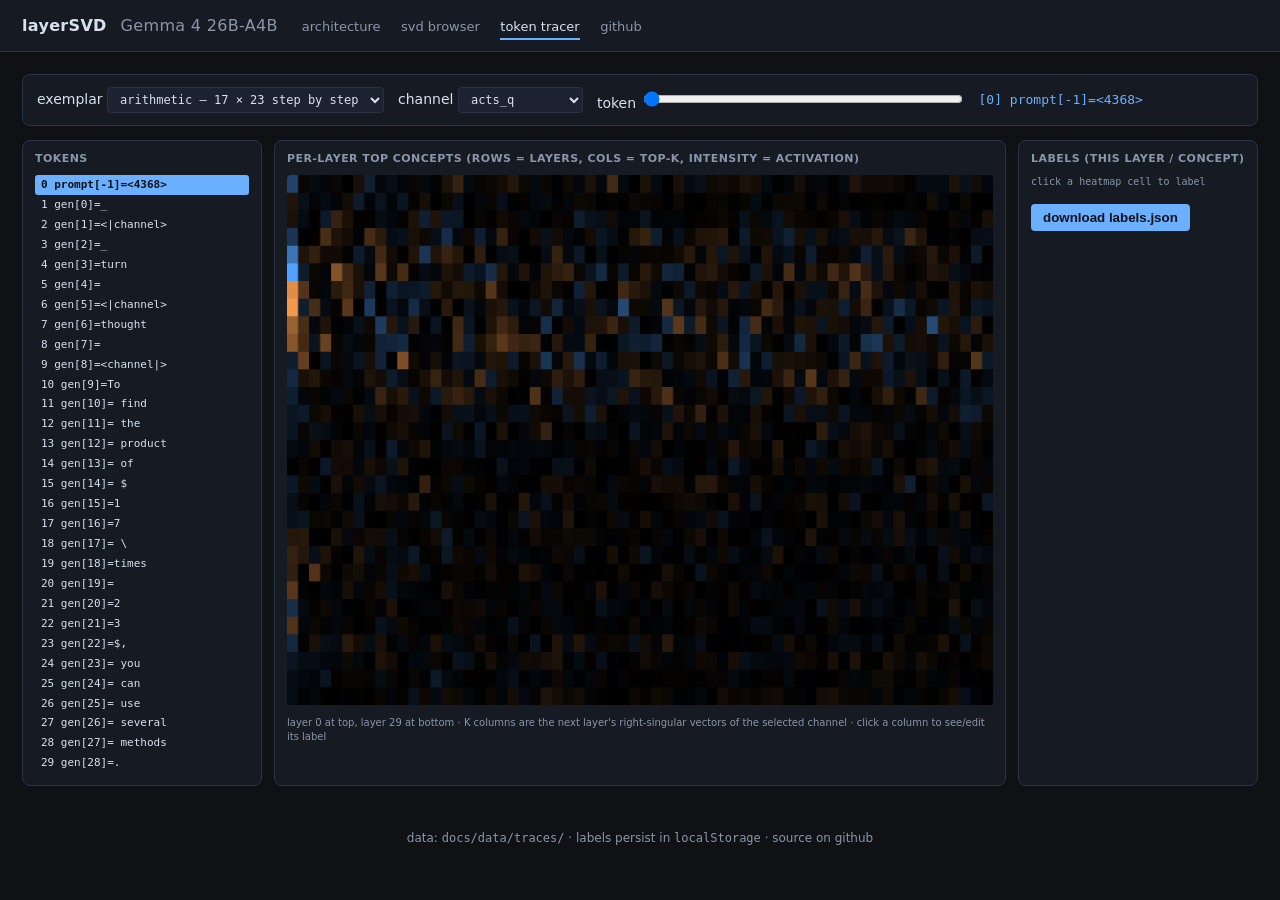
==== docs/trace.html @ 393f5fd6 "Initial layerSVD: Gemma 4 26B-A4B architecture map, SVD bases, and concept tracer Static GitHub Page" ====
<!doctype html>
<html lang="en">
<head>
<meta charset="utf-8">
<title>layerSVD — token tracer</title>
<meta name="viewport" content="width=device-width,initial-scale=1">
<link rel="stylesheet" href="css/style.css">
<style>
.trace-controls {
  display: flex;
  gap: 14px;
  align-items: center;
  flex-wrap: wrap;
  padding: 12px 14px;
  background: var(--panel);
  border: 1px solid var(--border);
  border-radius: 8px;
  margin-bottom: 14px;
}
.trace-controls select, .trace-controls input[type="range"] {
  background: var(--panel-2);
  color: var(--text);
  border: 1px solid var(--border);
  border-radius: 4px;
  padding: 4px 8px;
  font-family: var(--mono);
  font-size: 12px;
}
.trace-controls input[type="range"] { padding: 0; width: 320px; }
#current-token {
  font-family: var(--mono);
  font-size: 13px;
  color: var(--accent);
}
.trace-grid {
  display: grid;
  grid-template-columns: 240px 1fr 240px;
  gap: 12px;
}
.trace-card {
  background: var(--panel);
  border: 1px solid var(--border);
  border-radius: 8px;
  padding: 10px 12px;
}
.trace-card h2 {
  margin: 0 0 8px 0;
  font-size: 11px;
  font-weight: 600;
  color: var(--text-dim);
  text-transform: uppercase;
  letter-spacing: 0.04em;
}
#token-list {
  max-height: 600px; overflow-y: auto;
  font-family: var(--mono); font-size: 11px;
}
#token-list .tk {
  padding: 2px 6px; cursor: pointer; border-radius: 3px;
}
#token-list .tk:hover { background: var(--panel-2); }
#token-list .tk.active { background: var(--accent); color: #0c1118; font-weight: 600; }

#layer-stack {
  display: grid;
  grid-template-columns: 30px repeat(30, minmax(20px, 1fr));
  gap: 2px;
  font-family: var(--mono); font-size: 10px;
}
#layer-stack .lbl { color: var(--text-dim); padding-right: 4px; }
#layer-stack .cell { background: #161a22; height: 22px; border-radius: 1px; cursor: pointer; }
#layer-stack .cell:hover { outline: 1px solid var(--accent); }

#labels-panel { font-family: var(--mono); font-size: 11px; }
#labels-panel input { background: var(--panel-2); color: var(--text); border: 1px solid var(--border); border-radius: 3px; padding: 2px 6px; width: 100%; font-family: var(--mono); font-size: 11px; margin: 2px 0; }
#labels-panel button {
  background: var(--accent); color: #0c1118; border: none; border-radius: 4px;
  padding: 6px 12px; cursor: pointer; font-weight: 600; margin-top: 8px;
}
.legend-row {
  font-size: 10px; color: var(--text-dim);
  display: flex; gap: 12px; margin: 6px 0 0 0;
}
</style>
</head>
<body>
<header class="topbar">
  <h1>layerSVD <span class="muted">Gemma 4 26B-A4B</span></h1>
  <nav>
    <a href="index.html">architecture</a>
    <a href="svd.html">svd browser</a>
    <a class="active" href="trace.html">token tracer</a>
    <a href="https://github.com/vinnylarouge/layerSVD" target="_blank" rel="noopener">github</a>
  </nav>
</header>

<main>
  <div class="trace-controls">
    <label>exemplar
      <select id="exemplar-sel"></select>
    </label>
    <label>channel
      <select id="channel-sel">
        <option value="acts_q">acts_q</option>
        <option value="acts_k">acts_k</option>
        <option value="acts_v">acts_v</option>
        <option value="acts_down_up">acts_down_up</option>
        <option value="speak">speak</option>
      </select>
    </label>
    <label>token
      <input type="range" id="token-slider" min="0" max="0" value="0">
    </label>
    <span id="current-token">—</span>
  </div>

  <div class="trace-grid">
    <div class="trace-card">
      <h2>tokens</h2>
      <div id="token-list"></div>
    </div>
    <div class="trace-card">
      <h2>per-layer top concepts (rows = layers, cols = top-K, intensity = activation)</h2>
      <canvas id="trace-heatmap" width="800" height="600" style="width:100%;background:#000;border-radius:4px;"></canvas>
      <div class="legend-row">
        layer 0 at top, layer 29 at bottom · K columns are the next layer's right-singular vectors of the selected channel · click a column to see/edit its label
      </div>
    </div>
    <div class="trace-card">
      <h2>labels (this layer / concept)</h2>
      <div id="labels-panel">
        <div id="label-context" style="color:var(--text-dim);font-size:10px;margin-bottom:6px;">click a heatmap cell to label</div>
        <div id="label-list"></div>
        <button id="download-labels">download labels.json</button>
      </div>
    </div>
  </div>
</main>

<footer>
  data: <code>docs/data/traces/</code> &middot;
  labels persist in <code>localStorage</code> &middot;
  <a href="https://github.com/vinnylarouge/layerSVD">source on github</a>
</footer>

<script src="js/d3.v7.min.js"></script>
<script src="js/data_loader.js"></script>
<script src="js/trace.js"></script>
</body>
</html>
---- docs/css/style.css ----
/* layerSVD shared styles */

:root {
  --bg: #0f1115;
  --panel: #161a22;
  --panel-2: #1c2230;
  --border: #2a3344;
  --text: #d8e1ee;
  --text-dim: #8a96aa;
  --accent: #6ab0ff;
  --accent-warm: #ffa057;
  --swa: #2c5d8f;
  --global: #8f4f2c;
  --moe: #6b4f8a;
  --dense: #3a6b4f;
  --good: #57c98a;
  --warn: #ffcb47;
  --bad: #ff6f6f;
  --mono: ui-monospace, "SF Mono", "Cascadia Code", Menlo, Consolas, monospace;
}

* { box-sizing: border-box; }

html, body {
  margin: 0;
  padding: 0;
  background: var(--bg);
  color: var(--text);
  font-family: system-ui, -apple-system, "Segoe UI", Roboto, Helvetica, Arial, sans-serif;
  font-size: 14px;
  line-height: 1.45;
}

a { color: var(--accent); text-decoration: none; }
a:hover { text-decoration: underline; }

.topbar {
  display: flex;
  align-items: baseline;
  gap: 24px;
  padding: 14px 22px;
  background: var(--panel);
  border-bottom: 1px solid var(--border);
  position: sticky;
  top: 0;
  z-index: 10;
}
.topbar h1 {
  margin: 0;
  font-size: 16px;
  font-weight: 600;
  letter-spacing: 0.02em;
}
.topbar h1 span.muted {
  color: var(--text-dim);
  font-weight: 400;
  margin-left: 8px;
}
.topbar nav a {
  margin-right: 16px;
  font-size: 13px;
  color: var(--text-dim);
}
.topbar nav a.active { color: var(--text); border-bottom: 2px solid var(--accent); padding-bottom: 4px; }

main {
  padding: 22px;
  max-width: 1400px;
  margin: 0 auto;
}

.summary {
  display: grid;
  grid-template-columns: repeat(auto-fit, minmax(180px, 1fr));
  gap: 12px;
  margin-bottom: 22px;
}
.summary .card {
  background: var(--panel);
  border: 1px solid var(--border);
  border-radius: 8px;
  padding: 12px 14px;
}
.summary .card .label { color: var(--text-dim); font-size: 11px; text-transform: uppercase; letter-spacing: 0.05em; margin-bottom: 4px; }
.summary .card .value { font-family: var(--mono); font-size: 16px; }

.legend {
  display: flex;
  gap: 14px;
  margin-bottom: 14px;
  font-size: 12px;
  color: var(--text-dim);
  flex-wrap: wrap;
}
.legend .swatch {
  display: inline-block;
  width: 10px; height: 10px;
  border-radius: 2px;
  margin-right: 6px;
  vertical-align: middle;
}

.layers {
  display: grid;
  grid-template-columns: repeat(auto-fill, minmax(280px, 1fr));
  gap: 12px;
}
.layer-card {
  background: var(--panel);
  border: 1px solid var(--border);
  border-radius: 8px;
  padding: 10px 12px;
  cursor: pointer;
  transition: border-color .12s, transform .12s;
}
.layer-card:hover { border-color: var(--accent); transform: translateY(-1px); }
.layer-card.swa { border-left: 4px solid var(--swa); }
.layer-card.global { border-left: 4px solid var(--global); }
.layer-card.expanded { grid-column: 1 / -1; }
.layer-card .head {
  display: flex;
  align-items: baseline;
  justify-content: space-between;
  margin-bottom: 6px;
}
.layer-card .head .num { font-family: var(--mono); font-size: 16px; }
.layer-card .head .tags { font-size: 11px; color: var(--text-dim); }
.layer-card .head .tags .tag {
  display: inline-block;
  padding: 1px 6px;
  border-radius: 3px;
  margin-left: 4px;
  background: var(--panel-2);
  color: var(--text);
  font-family: var(--mono);
}
.layer-card .head .tags .tag.swa { background: var(--swa); }
.layer-card .head .tags .tag.global { background: var(--global); }
.layer-card .head .tags .tag.moe { background: var(--moe); }

.layer-card .summary-row {
  font-size: 12px;
  color: var(--text-dim);
  font-family: var(--mono);
}

.layer-detail {
  display: none;
  margin-top: 10px;
  border-top: 1px solid var(--border);
  padding-top: 10px;
}
.layer-card.expanded .layer-detail { display: block; }

.submodule {
  background: var(--panel-2);
  border-radius: 6px;
  padding: 8px 10px;
  margin-bottom: 8px;
}
.submodule h3 {
  margin: 0 0 6px 0;
  font-size: 12px;
  letter-spacing: 0.04em;
  text-transform: uppercase;
  color: var(--text-dim);
  display: flex;
  align-items: center;
  gap: 8px;
}
.submodule h3 .pill {
  font-size: 10px;
  padding: 1px 6px;
  border-radius: 3px;
  background: var(--bg);
  color: var(--text);
  letter-spacing: 0;
}
.submodule h3 .pill.dense { background: var(--dense); }
.submodule h3 .pill.moe { background: var(--moe); }

.tensor-table {
  width: 100%;
  font-family: var(--mono);
  font-size: 11px;
  border-collapse: collapse;
}
.tensor-table th {
  text-align: left;
  color: var(--text-dim);
  font-weight: 400;
  padding: 2px 8px 2px 0;
}
.tensor-table td {
  padding: 1px 8px 1px 0;
}
.tensor-table td.role { color: var(--text-dim); }
.tensor-table td.shape { color: var(--accent); }
.tensor-table td.type { color: var(--accent-warm); }
.tensor-table td.params { text-align: right; }

.tooltip {
  position: absolute;
  pointer-events: none;
  background: var(--panel-2);
  border: 1px solid var(--border);
  padding: 8px 10px;
  font-family: var(--mono);
  font-size: 11px;
  border-radius: 4px;
  z-index: 100;
  max-width: 320px;
}

footer {
  padding: 22px;
  text-align: center;
  color: var(--text-dim);
  font-size: 12px;
}
footer a { color: var(--text-dim); }
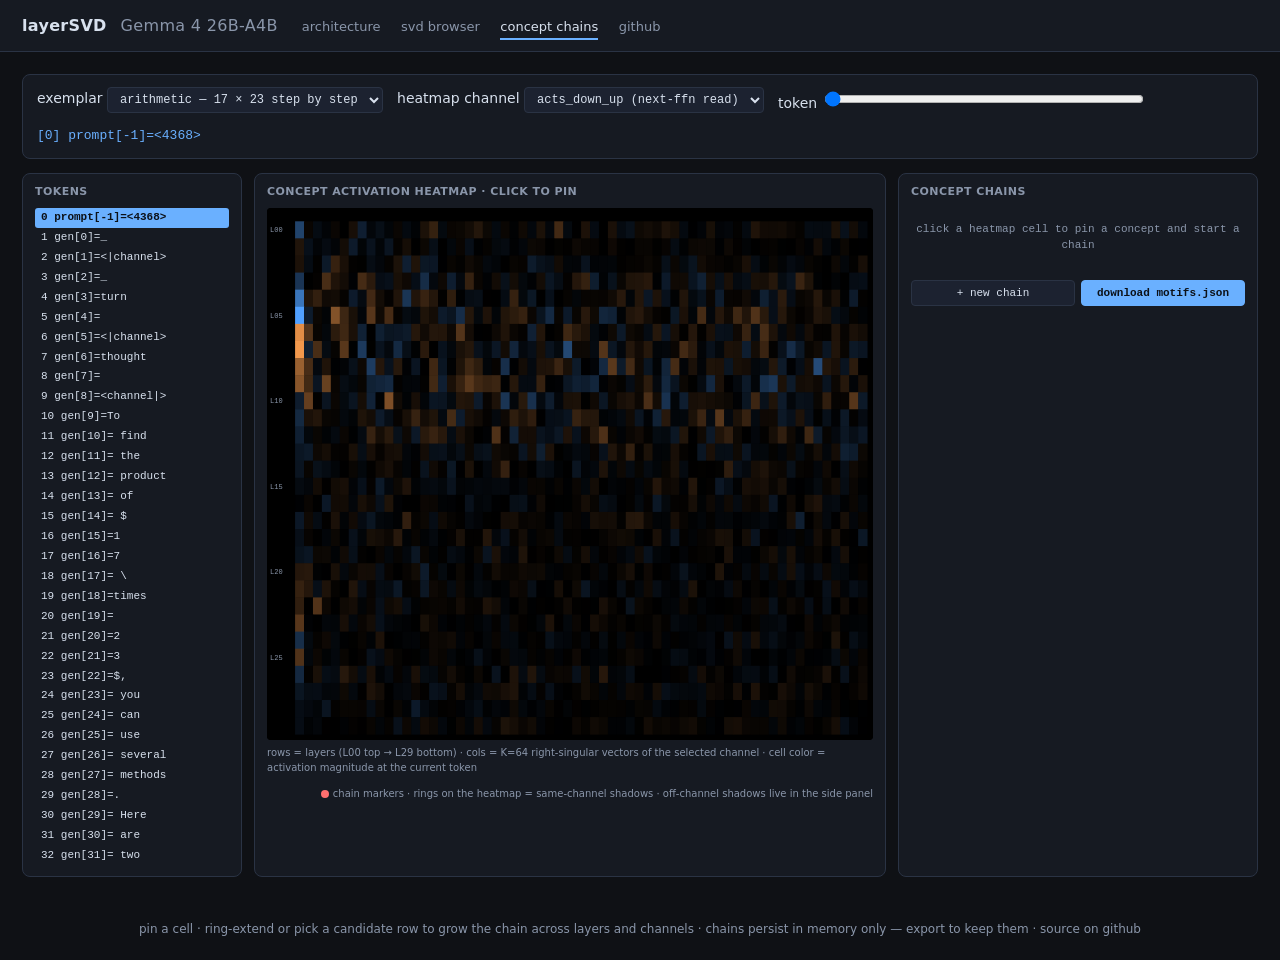
==== commit 601f543c: "trace: bidirectional cross-channel concept chain miner Replace the read-only token tracer with an in" ====
--- a/docs/trace.html
+++ b/docs/trace.html
@@ -2,7 +2,7 @@
 <html lang="en">
 <head>
 <meta charset="utf-8">
-<title>layerSVD — token tracer</title>
+<title>layerSVD — concept chain miner</title>
 <meta name="viewport" content="width=device-width,initial-scale=1">
 <link rel="stylesheet" href="css/style.css">
 <style>
@@ -28,13 +28,12 @@
 }
 .trace-controls input[type="range"] { padding: 0; width: 320px; }
 #current-token {
-  font-family: var(--mono);
-  font-size: 13px;
-  color: var(--accent);
-}
+  font-family: var(--mono); font-size: 13px; color: var(--accent);
+}
+
 .trace-grid {
   display: grid;
-  grid-template-columns: 240px 1fr 240px;
+  grid-template-columns: 220px 1fr 360px;
   gap: 12px;
 }
 .trace-card {
@@ -45,14 +44,13 @@
 }
 .trace-card h2 {
   margin: 0 0 8px 0;
-  font-size: 11px;
-  font-weight: 600;
+  font-size: 11px; font-weight: 600;
   color: var(--text-dim);
-  text-transform: uppercase;
-  letter-spacing: 0.04em;
-}
+  text-transform: uppercase; letter-spacing: 0.04em;
+}
+
 #token-list {
-  max-height: 600px; overflow-y: auto;
+  max-height: 720px; overflow-y: auto;
   font-family: var(--mono); font-size: 11px;
 }
 #token-list .tk {
@@ -61,26 +59,138 @@
 #token-list .tk:hover { background: var(--panel-2); }
 #token-list .tk.active { background: var(--accent); color: #0c1118; font-weight: 600; }
 
-#layer-stack {
-  display: grid;
-  grid-template-columns: 30px repeat(30, minmax(20px, 1fr));
-  gap: 2px;
-  font-family: var(--mono); font-size: 10px;
-}
-#layer-stack .lbl { color: var(--text-dim); padding-right: 4px; }
-#layer-stack .cell { background: #161a22; height: 22px; border-radius: 1px; cursor: pointer; }
-#layer-stack .cell:hover { outline: 1px solid var(--accent); }
-
-#labels-panel { font-family: var(--mono); font-size: 11px; }
-#labels-panel input { background: var(--panel-2); color: var(--text); border: 1px solid var(--border); border-radius: 3px; padding: 2px 6px; width: 100%; font-family: var(--mono); font-size: 11px; margin: 2px 0; }
-#labels-panel button {
-  background: var(--accent); color: #0c1118; border: none; border-radius: 4px;
-  padding: 6px 12px; cursor: pointer; font-weight: 600; margin-top: 8px;
-}
+#trace-heatmap-wrap {
+  background: #000; border-radius: 4px; padding: 0;
+  position: relative;
+}
+#trace-heatmap {
+  display: block;
+  width: 100%; height: auto;
+  background: #000;
+  border-radius: 4px;
+  cursor: crosshair;
+}
+
 .legend-row {
   font-size: 10px; color: var(--text-dim);
   display: flex; gap: 12px; margin: 6px 0 0 0;
-}
+  flex-wrap: wrap;
+}
+.legend-row .swatch {
+  display: inline-block; width: 8px; height: 8px;
+  border-radius: 50%; vertical-align: middle; margin-right: 4px;
+}
+
+/* ----- chains panel ----- */
+#chains-panel {
+  font-family: var(--mono); font-size: 11px;
+  max-height: 720px; overflow-y: auto;
+}
+#chains-panel .empty-msg {
+  color: var(--text-dim); padding: 14px 0;
+  text-align: center; font-size: 11px;
+}
+.chain-card {
+  background: var(--panel-2);
+  border-radius: 6px;
+  padding: 8px 10px 10px 10px;
+  margin-bottom: 10px;
+  border-left: 4px solid var(--text-dim);
+}
+.chain-card.active {
+  outline: 1px solid var(--accent);
+}
+.chain-head {
+  display: flex; align-items: center; gap: 6px;
+  margin-bottom: 6px;
+}
+.chain-head .chain-label {
+  flex: 1;
+  background: transparent; border: none; color: var(--text);
+  font-family: var(--mono); font-size: 12px; padding: 2px 4px;
+  border-bottom: 1px solid var(--border);
+}
+.chain-head .chain-label::placeholder { color: var(--text-dim); font-style: italic; }
+.chain-head .chain-del {
+  background: transparent; color: var(--text-dim);
+  border: none; font-size: 16px; cursor: pointer;
+  padding: 0 4px; line-height: 1;
+}
+.chain-head .chain-del:hover { color: var(--bad); }
+
+.chain-node {
+  padding: 4px 6px;
+  margin: 2px -4px;
+  border-radius: 3px;
+  cursor: pointer;
+  border-left: 2px solid transparent;
+}
+.chain-node:hover { background: var(--panel); border-left-color: var(--accent); }
+.chain-node.current { background: var(--panel); border-left-color: var(--accent); }
+
+.chain-node-id {
+  font-weight: 500; color: var(--text);
+  display: flex; gap: 8px; align-items: baseline;
+}
+.chain-node-id .ch {
+  display: inline-block; padding: 0 4px;
+  background: var(--bg); color: var(--text);
+  border-radius: 2px; font-size: 9.5px;
+}
+.chain-node-id .ch.q  { background: #1f3a5c; }
+.chain-node-id .ch.k  { background: #1f5c3a; }
+.chain-node-id .ch.v  { background: #5c3a1f; }
+.chain-node-id .ch.d  { background: #4a1f5c; }
+.chain-node-id .ch.s  { background: #1f5c5c; }
+.chain-node-edge { color: var(--text-dim); font-size: 9.5px; }
+.chain-node-tokens {
+  color: var(--text-dim); font-size: 9.5px;
+  margin-top: 2px; line-height: 1.4;
+  display: flex; flex-wrap: wrap; gap: 4px;
+}
+.chain-node-tokens .tok {
+  background: var(--bg); padding: 1px 4px; border-radius: 2px;
+  white-space: nowrap;
+}
+.chain-node-tokens .tok em { color: var(--accent); font-style: normal; margin-left: 2px; }
+
+.chain-extend {
+  margin-top: 8px;
+  border-top: 1px dashed var(--border);
+  padding-top: 6px;
+}
+.chain-extend h4 {
+  margin: 4px 0 4px 0; font-size: 9.5px;
+  text-transform: uppercase; letter-spacing: 0.05em;
+  color: var(--text-dim); font-weight: 500;
+}
+.chain-extend .candidates {
+  display: flex; flex-direction: column; gap: 1px;
+}
+.chain-extend .cand {
+  padding: 3px 6px; cursor: pointer; border-radius: 3px;
+  display: flex; gap: 6px; align-items: baseline;
+  font-size: 10px;
+}
+.chain-extend .cand:hover { background: var(--panel); }
+.chain-extend .cand .score { color: var(--accent); width: 36px; }
+.chain-extend .cand .id { color: var(--text); width: 110px; }
+.chain-extend .cand .toks { color: var(--text-dim); flex: 1; overflow: hidden; text-overflow: ellipsis; white-space: nowrap; }
+
+.chain-buttons {
+  display: flex; gap: 6px; margin-top: 12px;
+}
+.chain-buttons button {
+  flex: 1;
+  background: var(--panel-2); color: var(--text);
+  border: 1px solid var(--border); border-radius: 4px;
+  padding: 6px 10px; cursor: pointer;
+  font-family: var(--mono); font-size: 11px;
+}
+.chain-buttons button.primary {
+  background: var(--accent); color: #0c1118; border-color: var(--accent); font-weight: 600;
+}
+.chain-buttons button:hover { border-color: var(--accent); }
 </style>
 </head>
 <body>
@@ -89,7 +199,7 @@
   <nav>
     <a href="index.html">architecture</a>
     <a href="svd.html">svd browser</a>
-    <a class="active" href="trace.html">token tracer</a>
+    <a class="active" href="trace.html">concept chains</a>
     <a href="https://github.com/vinnylarouge/layerSVD" target="_blank" rel="noopener">github</a>
   </nav>
 </header>
@@ -99,13 +209,13 @@
     <label>exemplar
       <select id="exemplar-sel"></select>
     </label>
-    <label>channel
+    <label>heatmap channel
       <select id="channel-sel">
-        <option value="acts_q">acts_q</option>
-        <option value="acts_k">acts_k</option>
-        <option value="acts_v">acts_v</option>
-        <option value="acts_down_up">acts_down_up</option>
-        <option value="speak">speak</option>
+        <option value="acts_q">acts_q (next-attn query)</option>
+        <option value="acts_k">acts_k (next-attn key)</option>
+        <option value="acts_v">acts_v (next-attn value)</option>
+        <option value="acts_down_up" selected>acts_down_up (next-ffn read)</option>
+        <option value="speak">speak (this-layer ffn out)</option>
       </select>
     </label>
     <label>token
@@ -120,30 +230,38 @@
       <div id="token-list"></div>
     </div>
     <div class="trace-card">
-      <h2>per-layer top concepts (rows = layers, cols = top-K, intensity = activation)</h2>
-      <canvas id="trace-heatmap" width="800" height="600" style="width:100%;background:#000;border-radius:4px;"></canvas>
+      <h2>concept activation heatmap · click to pin</h2>
+      <div id="trace-heatmap-wrap">
+        <svg id="trace-heatmap"></svg>
+      </div>
       <div class="legend-row">
-        layer 0 at top, layer 29 at bottom · K columns are the next layer's right-singular vectors of the selected channel · click a column to see/edit its label
+        rows = layers (L00 top → L29 bottom) ·
+        cols = K=64 right-singular vectors of the selected channel ·
+        cell color = activation magnitude at the current token
+        <span style="margin-left:auto">
+          <span class="swatch" style="background:#ff6f6f"></span>chain markers ·
+          rings on the heatmap = same-channel shadows ·
+          off-channel shadows live in the side panel
+        </span>
       </div>
     </div>
     <div class="trace-card">
-      <h2>labels (this layer / concept)</h2>
-      <div id="labels-panel">
-        <div id="label-context" style="color:var(--text-dim);font-size:10px;margin-bottom:6px;">click a heatmap cell to label</div>
-        <div id="label-list"></div>
-        <button id="download-labels">download labels.json</button>
+      <h2>concept chains</h2>
+      <div id="chains-panel"></div>
+      <div class="chain-buttons">
+        <button id="new-chain">+ new chain</button>
+        <button id="export-motifs" class="primary">download motifs.json</button>
       </div>
     </div>
   </div>
 </main>
 
 <footer>
-  data: <code>docs/data/traces/</code> &middot;
-  labels persist in <code>localStorage</code> &middot;
+  pin a cell · ring-extend or pick a candidate row to grow the chain across layers and channels ·
+  chains persist in memory only — export to keep them ·
   <a href="https://github.com/vinnylarouge/layerSVD">source on github</a>
 </footer>
 
-<script src="js/d3.v7.min.js"></script>
 <script src="js/data_loader.js"></script>
 <script src="js/trace.js"></script>
 </body>
--- a/docs/css/style.css
+++ b/docs/css/style.css
@@ -69,148 +69,164 @@
   margin: 0 auto;
 }
 
-.summary {
-  display: grid;
-  grid-template-columns: repeat(auto-fit, minmax(180px, 1fr));
-  gap: 12px;
-  margin-bottom: 22px;
-}
-.summary .card {
-  background: var(--panel);
-  border: 1px solid var(--border);
-  border-radius: 8px;
-  padding: 12px 14px;
-}
-.summary .card .label { color: var(--text-dim); font-size: 11px; text-transform: uppercase; letter-spacing: 0.05em; margin-bottom: 4px; }
-.summary .card .value { font-family: var(--mono); font-size: 16px; }
-
-.legend {
-  display: flex;
-  gap: 14px;
-  margin-bottom: 14px;
-  font-size: 12px;
-  color: var(--text-dim);
-  flex-wrap: wrap;
-}
-.legend .swatch {
-  display: inline-block;
-  width: 10px; height: 10px;
-  border-radius: 2px;
-  margin-right: 6px;
-  vertical-align: middle;
-}
-
-.layers {
-  display: grid;
-  grid-template-columns: repeat(auto-fill, minmax(280px, 1fr));
-  gap: 12px;
-}
-.layer-card {
-  background: var(--panel);
-  border: 1px solid var(--border);
-  border-radius: 8px;
-  padding: 10px 12px;
-  cursor: pointer;
-  transition: border-color .12s, transform .12s;
-}
-.layer-card:hover { border-color: var(--accent); transform: translateY(-1px); }
-.layer-card.swa { border-left: 4px solid var(--swa); }
-.layer-card.global { border-left: 4px solid var(--global); }
-.layer-card.expanded { grid-column: 1 / -1; }
-.layer-card .head {
-  display: flex;
-  align-items: baseline;
-  justify-content: space-between;
-  margin-bottom: 6px;
-}
-.layer-card .head .num { font-family: var(--mono); font-size: 16px; }
-.layer-card .head .tags { font-size: 11px; color: var(--text-dim); }
-.layer-card .head .tags .tag {
-  display: inline-block;
-  padding: 1px 6px;
-  border-radius: 3px;
-  margin-left: 4px;
-  background: var(--panel-2);
-  color: var(--text);
-  font-family: var(--mono);
-}
-.layer-card .head .tags .tag.swa { background: var(--swa); }
-.layer-card .head .tags .tag.global { background: var(--global); }
-.layer-card .head .tags .tag.moe { background: var(--moe); }
-
-.layer-card .summary-row {
-  font-size: 12px;
-  color: var(--text-dim);
-  font-family: var(--mono);
-}
-
-.layer-detail {
-  display: none;
-  margin-top: 10px;
-  border-top: 1px solid var(--border);
-  padding-top: 10px;
-}
-.layer-card.expanded .layer-detail { display: block; }
-
-.submodule {
-  background: var(--panel-2);
-  border-radius: 6px;
-  padding: 8px 10px;
-  margin-bottom: 8px;
-}
-.submodule h3 {
-  margin: 0 0 6px 0;
-  font-size: 12px;
+/* ----- one-line model summary at the top of the architecture page ----- */
+#model-line {
+  font-family: var(--mono);
+  font-size: 12px;
+  color: var(--text-dim);
+  margin: 6px 0 22px 0;
+}
+#model-line strong { color: var(--text); font-weight: 500; }
+#model-line .sep { color: var(--border); margin: 0 8px; }
+
+.section-title {
+  font-size: 11px;
+  letter-spacing: 0.12em;
+  text-transform: uppercase;
+  color: var(--text-dim);
+  font-weight: 500;
+  margin: 32px 0 4px 0;
+  border-bottom: 1px solid var(--border);
+  padding-bottom: 4px;
+}
+.section-sub {
+  font-size: 11px;
+  color: var(--text-dim);
+  margin: 0 0 14px 0;
+  max-width: 880px;
+}
+
+#flow-wrap, #ribbon-wrap {
+  background: transparent;
+}
+
+#flow {
+  display: block;
+  width: 100%;
+  height: auto;
+}
+#ribbon {
+  display: block;
+  width: 100%;
+  height: auto;
+}
+
+/* SVG style hooks */
+svg .rail        { stroke: var(--border); stroke-width: 1; }
+svg .tee         { stroke: var(--border); stroke-width: 1; }
+svg .block-bg    { fill: transparent; stroke: var(--border); stroke-width: 0.5; }
+svg .block-bg.hover { fill: var(--panel); }
+svg .block-mark.swa    { fill: var(--accent); }
+svg .block-mark.global { fill: var(--accent-warm); }
+svg .block-label {
+  fill: var(--text);
+  font-family: var(--mono);
+  font-size: 11px;
+  font-weight: 500;
+}
+svg .block-sub {
+  fill: var(--text-dim);
+  font-family: var(--mono);
+  font-size: 9.5px;
+}
+svg .spark-line {
+  fill: none;
+  stroke: var(--accent);
+  stroke-width: 1.6;
+  stroke-linejoin: round;
+  stroke-linecap: round;
+}
+svg .spark-line.global { stroke: var(--accent-warm); }
+svg .spark-fill {
+  fill: var(--accent);
+  fill-opacity: 0.12;
+  stroke: none;
+}
+svg .spark-fill.global { fill: var(--accent-warm); }
+svg .spark-base {
+  stroke: var(--border);
+  stroke-width: 0.6;
+}
+svg .spark-base.dotted {
+  stroke-dasharray: 1 3;
+}
+svg .spark-final-dot {
+  fill: var(--text);
+  stroke: var(--bg);
+  stroke-width: 0.5;
+}
+svg .spark-final-text {
+  fill: var(--text-dim);
+  font-family: var(--mono);
+  font-size: 9px;
+}
+svg .spark-label {
+  fill: var(--text-dim);
+  font-family: var(--mono);
+  font-size: 8.5px;
+  text-transform: lowercase;
   letter-spacing: 0.04em;
-  text-transform: uppercase;
-  color: var(--text-dim);
-  display: flex;
-  align-items: center;
-  gap: 8px;
-}
-.submodule h3 .pill {
+}
+svg .axis-text {
+  fill: var(--text-dim);
+  font-family: var(--mono);
+  font-size: 9px;
+}
+svg .panel-title {
+  fill: var(--text);
+  font-family: var(--mono);
+  font-size: 12px;
+  font-weight: 500;
+}
+svg .panel-sub {
+  fill: var(--text-dim);
+  font-family: var(--mono);
   font-size: 10px;
-  padding: 1px 6px;
-  border-radius: 3px;
-  background: var(--bg);
-  color: var(--text);
-  letter-spacing: 0;
-}
-.submodule h3 .pill.dense { background: var(--dense); }
-.submodule h3 .pill.moe { background: var(--moe); }
-
-.tensor-table {
-  width: 100%;
-  font-family: var(--mono);
-  font-size: 11px;
-  border-collapse: collapse;
-}
-.tensor-table th {
-  text-align: left;
-  color: var(--text-dim);
-  font-weight: 400;
-  padding: 2px 8px 2px 0;
-}
-.tensor-table td {
-  padding: 1px 8px 1px 0;
-}
-.tensor-table td.role { color: var(--text-dim); }
-.tensor-table td.shape { color: var(--accent); }
-.tensor-table td.type { color: var(--accent-warm); }
-.tensor-table td.params { text-align: right; }
-
+}
+
+svg g.block { cursor: pointer; }
+svg g.block:hover .block-bg { fill: var(--panel); }
+svg g.block:hover .spark-line { stroke: var(--accent); stroke-width: 1.25; }
+
+/* ----- floating tooltip overlay ----- */
 .tooltip {
-  position: absolute;
+  position: fixed;
   pointer-events: none;
   background: var(--panel-2);
   border: 1px solid var(--border);
-  padding: 8px 10px;
+  padding: 10px 12px;
   font-family: var(--mono);
   font-size: 11px;
   border-radius: 4px;
   z-index: 100;
-  max-width: 320px;
-}
+  max-width: 360px;
+  box-shadow: 0 4px 16px rgba(0,0,0,.35);
+}
+.tooltip .tt-head {
+  font-weight: 600;
+  font-size: 12px;
+  color: var(--text);
+  margin-bottom: 6px;
+}
+.tooltip .tt-line {
+  color: var(--text-dim);
+  margin: 1px 0;
+}
+.tooltip .tt-line strong { color: var(--text); font-weight: 500; }
+.tooltip table.tt-tensors {
+  width: 100%;
+  border-collapse: collapse;
+  margin-top: 8px;
+  font-size: 10px;
+}
+.tooltip table.tt-tensors td {
+  padding: 1px 6px 1px 0;
+  white-space: nowrap;
+}
+.tooltip table.tt-tensors td.role { color: var(--text-dim); }
+.tooltip table.tt-tensors td.shape { color: var(--accent); }
+.tooltip table.tt-tensors td.type  { color: var(--accent-warm); }
+.tooltip table.tt-tensors td.params { text-align: right; color: var(--text); }
 
 footer {
   padding: 22px;
